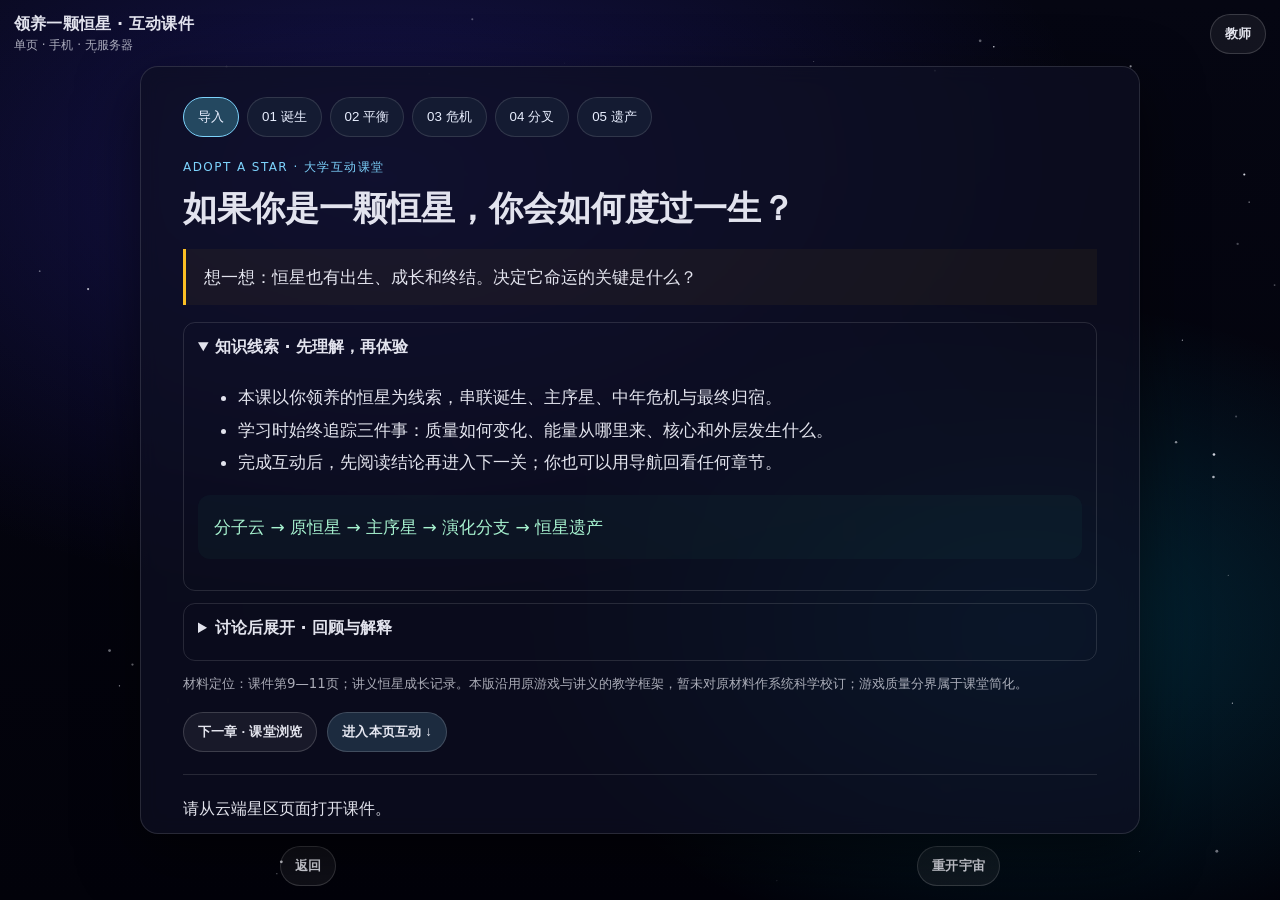
==== stellar-cloud/game/index.html @ e42df707 "Add isolated cloud classroom experiment" ====
<!doctype html>
<html lang="zh-Hans">
  <head>
    <meta charset="utf-8" />
    <meta name="viewport" content="width=device-width,initial-scale=1,viewport-fit=cover,user-scalable=no" />
    <meta name="theme-color" content="#050612" />
    <title>领养一颗恒星 · 互动课件</title>
    <link rel="stylesheet" href="style.css" />
    <link rel="stylesheet" href="course.css" />
  </head>
  <body>
    <canvas id="starfield" aria-hidden="true"></canvas>

    <main id="app" class="app" aria-live="polite">
      <header class="topbar">
        <div class="brand">
          <div class="brand__title">领养一颗恒星 · 互动课件</div>
          <div class="brand__sub" id="hudSub">单页 · 手机 · 无服务器</div>
        </div>
        <button class="btn btn--ghost" id="btnTeacher" type="button">教师</button>
      </header>

      <section class="card" id="screen"></section>

      <footer class="bottombar">
        <button class="btn btn--ghost" id="btnBack" type="button">返回</button>
        <button class="btn btn--ghost" id="btnRestart" type="button">重开宇宙</button>
      </footer>
    </main>

    <dialog class="modal" id="teacherModal">
      <form method="dialog" class="modal__inner">
        <div class="modal__head">
          <div class="modal__title">教师控制台</div>
          <button class="btn btn--ghost" value="close" type="submit">关闭</button>
        </div>
        <div class="modal__body">
          <div class="grid2">
            <div class="panel">
              <div class="panel__title">自由课堂</div>
              <div class="mono small" id="teacherCodes"></div>
              <div class="hint">使用章节导航回看知识；通关后可停留讨论。</div>
            </div>
            <div class="panel">
              <div class="panel__title">教学开关</div>
              <label class="row">
                <input id="toggleMassMode" type="checkbox" />
                <span>扩展初始质量到 30 M☉（用于演示黑洞结局）</span>
              </label>
              <div class="hint">默认符合课件设定：0.03–15 M☉；打开后更容易出现超大质量结局。</div>
            </div>
          </div>

          <div class="panel" style="margin-top: 12px">
            <div class="panel__title">班级星系（离线汇总）</div>
            <div class="hint">
              无服务器模式下，学生数据默认只在各自手机里。要生成全班星系地图：让学生把“登记码”发给你，你在这里批量导入。
            </div>
            <textarea id="importBox" class="textarea" rows="5" placeholder="粘贴一个或多个登记码（可一行一个）"></textarea>
            <div class="row" style="justify-content: flex-end; gap: 8px; margin-top: 8px">
              <button class="btn btn--ghost" id="btnRunSecretScan" type="button">运行双星检测</button>
              <button class="btn" id="btnImport" type="button">导入登记码</button>
            </div>
            <div class="hint" id="importStatus"></div>
          </div>

          <div class="panel panel--danger" style="margin-top: 12px">
            <div class="panel__title">危险操作</div>
            <div class="row" style="justify-content: flex-end; gap: 8px">
              <button class="btn btn--danger" id="btnResetAll" type="button">清空本机数据</button>
            </div>
          </div>
        </div>
      </form>
    </dialog>

    <dialog class="modal" id="detailModal">
      <form method="dialog" class="modal__inner">
        <div class="modal__head">
          <div class="modal__title">恒星信息</div>
          <button class="btn btn--ghost" value="close" type="submit">关闭</button>
        </div>
        <div class="modal__body" id="detailBody"></div>
      </form>
    </dialog>

    <script src="course.js"></script>
    <script src="game.js"></script>
  </body>
</html>
---- stellar-cloud/game/style.css ----
:root {
  --bg: #050612;
  --card: rgba(14, 16, 35, 0.72);
  --card2: rgba(8, 10, 24, 0.8);
  --text: rgba(245, 246, 255, 0.92);
  --muted: rgba(245, 246, 255, 0.68);
  --line: rgba(255, 255, 255, 0.12);
  --brand: #7dd3fc;
  --good: #34d399;
  --warn: #fbbf24;
  --bad: #fb7185;
  --shadow: 0 20px 60px rgba(0, 0, 0, 0.55);
  --radius: 18px;
}

* {
  box-sizing: border-box;
}

html,
body {
  height: 100%;
}

body {
  margin: 0;
  font-family:
    ui-sans-serif,
    system-ui,
    -apple-system,
    "Segoe UI",
    Roboto,
    "PingFang SC",
    "Hiragino Sans GB",
    "Microsoft YaHei",
    "Noto Sans CJK SC",
    Arial;
  color: var(--text);
  background: radial-gradient(1200px 700px at 30% 20%, rgba(72, 61, 255, 0.25), transparent 60%),
    radial-gradient(900px 600px at 80% 70%, rgba(0, 209, 255, 0.18), transparent 55%),
    linear-gradient(180deg, #050612, #02020a);
  overflow: hidden;
}

#starfield {
  position: fixed;
  inset: 0;
  width: 100%;
  height: 100%;
}

.app {
  position: fixed;
  inset: 0;
  display: grid;
  grid-template-rows: auto 1fr auto;
  padding: calc(env(safe-area-inset-top) + 14px) 14px calc(env(safe-area-inset-bottom) + 14px);
  gap: 12px;
  pointer-events: none;
}

.topbar,
.bottombar,
.card,
.modal__inner {
  pointer-events: auto;
}

.topbar {
  display: flex;
  align-items: center;
  justify-content: space-between;
  gap: 12px;
}

.brand__title {
  font-weight: 700;
  letter-spacing: 0.2px;
}

.brand__sub {
  margin-top: 2px;
  font-size: 12px;
  color: var(--muted);
}

.card {
  width: min(720px, 100%);
  margin: 0 auto;
  background: var(--card);
  border: 1px solid var(--line);
  border-radius: var(--radius);
  box-shadow: var(--shadow);
  padding: 16px;
  overflow: auto;
  backdrop-filter: blur(10px);
}

.bottombar {
  width: min(720px, 100%);
  margin: 0 auto;
  display: flex;
  justify-content: space-between;
  gap: 10px;
}

.btn {
  appearance: none;
  border: 1px solid rgba(255, 255, 255, 0.16);
  background: rgba(125, 211, 252, 0.16);
  color: var(--text);
  border-radius: 999px;
  padding: 10px 14px;
  font-weight: 650;
  letter-spacing: 0.2px;
  cursor: pointer;
  user-select: none;
}

.btn:active {
  transform: translateY(1px);
}

.btn--ghost {
  background: rgba(255, 255, 255, 0.06);
}

.btn--danger {
  background: rgba(251, 113, 133, 0.18);
  border-color: rgba(251, 113, 133, 0.35);
}

.btn[disabled] {
  opacity: 0.45;
  cursor: not-allowed;
}

.h1 {
  font-size: 20px;
  font-weight: 800;
  margin: 0 0 10px;
}

.p {
  margin: 0 0 10px;
  line-height: 1.65;
  color: var(--text);
}

.muted {
  color: var(--muted);
}

.hint {
  font-size: 12px;
  color: var(--muted);
  line-height: 1.5;
}

.mono {
  font-family: ui-monospace, SFMono-Regular, Menlo, Consolas, monospace;
}

.small {
  font-size: 12px;
}

.row {
  display: flex;
  align-items: center;
  gap: 10px;
}

.col {
  display: grid;
  gap: 10px;
}

.grid2 {
  display: grid;
  grid-template-columns: 1fr;
  gap: 12px;
}

@media (min-width: 720px) {
  .grid2 {
    grid-template-columns: 1fr 1fr;
  }
}

.input,
.textarea {
  width: 100%;
  border-radius: 14px;
  border: 1px solid rgba(255, 255, 255, 0.14);
  background: rgba(5, 6, 18, 0.65);
  color: var(--text);
  padding: 12px 12px;
  outline: none;
}

.input::placeholder,
.textarea::placeholder {
  color: rgba(245, 246, 255, 0.42);
}

.kbd {
  display: inline-flex;
  align-items: center;
  justify-content: center;
  padding: 2px 8px;
  border-radius: 999px;
  border: 1px solid rgba(255, 255, 255, 0.16);
  background: rgba(255, 255, 255, 0.06);
  font-size: 12px;
}

.hr {
  height: 1px;
  background: var(--line);
  margin: 12px 0;
}

.chip {
  display: inline-flex;
  align-items: center;
  gap: 6px;
  padding: 6px 10px;
  border-radius: 999px;
  border: 1px solid rgba(255, 255, 255, 0.14);
  background: rgba(255, 255, 255, 0.06);
}

.chip--good {
  border-color: rgba(52, 211, 153, 0.35);
  background: rgba(52, 211, 153, 0.12);
}

.chip--warn {
  border-color: rgba(251, 191, 36, 0.35);
  background: rgba(251, 191, 36, 0.12);
}

.chip--bad {
  border-color: rgba(251, 113, 133, 0.35);
  background: rgba(251, 113, 133, 0.12);
}

.bars {
  display: grid;
  gap: 10px;
}

.bar {
  display: grid;
  grid-template-columns: 120px 1fr 52px;
  align-items: center;
  gap: 10px;
}

.bar__label {
  font-size: 12px;
  color: var(--muted);
}

.bar__track {
  height: 10px;
  border-radius: 999px;
  background: rgba(255, 255, 255, 0.10);
  overflow: hidden;
  border: 1px solid rgba(255, 255, 255, 0.10);
}

.bar__fill {
  height: 100%;
  width: 50%;
  border-radius: 999px;
  background: linear-gradient(90deg, rgba(125, 211, 252, 0.9), rgba(52, 211, 153, 0.9));
}

.bar__value {
  text-align: right;
  font-size: 12px;
  color: var(--muted);
}

.arena {
  margin-top: 10px;
  padding: 14px;
  border-radius: 16px;
  border: 1px solid rgba(255, 255, 255, 0.12);
  background: var(--card2);
}

.arena__center {
  margin: 10px 0;
  padding: 10px 12px;
  border-radius: 14px;
  border: 1px solid rgba(255, 255, 255, 0.12);
  background: rgba(255, 255, 255, 0.06);
  display: flex;
  align-items: center;
  justify-content: space-between;
  gap: 12px;
}

.arrow {
  font-size: 12px;
  color: var(--muted);
  line-height: 1.1;
  text-align: center;
  width: 100px;
}

.core {
  flex: 1;
  text-align: center;
  font-weight: 800;
  letter-spacing: 0.6px;
}

.core__glow {
  display: inline-block;
  padding: 10px 14px;
  border-radius: 999px;
  border: 1px solid rgba(125, 211, 252, 0.28);
  background: radial-gradient(circle at 30% 30%, rgba(125, 211, 252, 0.38), rgba(5, 6, 18, 0.25));
  box-shadow:
    0 0 0 6px rgba(125, 211, 252, 0.06),
    0 0 40px rgba(125, 211, 252, 0.15);
}

.nebula {
  margin-top: 12px;
  height: 140px;
  border-radius: 16px;
  border: 1px solid rgba(255, 255, 255, 0.12);
  background: radial-gradient(circle at 50% 45%, rgba(125, 211, 252, 0.35), transparent 55%),
    radial-gradient(circle at 50% 45%, rgba(251, 191, 36, 0.18), transparent 60%),
    radial-gradient(circle at 50% 50%, rgba(52, 211, 153, 0.12), transparent 65%),
    rgba(7, 8, 18, 0.55);
  position: relative;
  overflow: hidden;
}

.nebula::before {
  content: "";
  position: absolute;
  inset: -20%;
  background: conic-gradient(from 30deg, rgba(125, 211, 252, 0.12), rgba(251, 113, 133, 0.08), rgba(52, 211, 153, 0.10), rgba(125, 211, 252, 0.12));
  filter: blur(18px);
  animation: nebulaSpin 8s linear infinite;
}

@keyframes nebulaSpin {
  from {
    transform: rotate(0deg) scale(1.05);
  }
  to {
    transform: rotate(360deg) scale(1.05);
  }
}

.explosion {
  margin-top: 12px;
  height: 140px;
  border-radius: 16px;
  border: 1px solid rgba(255, 255, 255, 0.12);
  background: radial-gradient(circle at 50% 50%, rgba(251, 191, 36, 0.30), rgba(251, 113, 133, 0.12), rgba(7, 8, 18, 0.65));
  position: relative;
  overflow: hidden;
}

.explosion::before {
  content: "";
  position: absolute;
  inset: 0;
  background: radial-gradient(circle at 50% 50%, rgba(255, 255, 255, 0.35), transparent 55%);
  animation: boom 0.9s ease-in-out infinite alternate;
  opacity: 0.45;
}

.onionWrap {
  margin-top: 10px;
  display: grid;
  gap: 12px;
}

.onion {
  width: min(280px, 78vw);
  height: min(280px, 78vw);
  margin: 0 auto;
  position: relative;
  border-radius: 999px;
}

.onion__layer {
  --step: 34px;
  position: absolute;
  inset: 0;
  margin: auto;
  width: calc(100% - (var(--i) * var(--step)));
  height: calc(100% - (var(--i) * var(--step)));
  border-radius: 999px;
  border: 1px solid rgba(255, 255, 255, 0.12);
  background:
    radial-gradient(circle at 30% 30%, rgba(125, 211, 252, 0.16), transparent 55%),
    radial-gradient(circle at 70% 70%, rgba(52, 211, 153, 0.10), transparent 55%),
    rgba(255, 255, 255, 0.03);
  display: block;
  font-weight: 900;
  letter-spacing: 0.6px;
  font-size: 14px;
  color: rgba(245, 246, 255, 0.9);
  text-shadow: 0 1px 8px rgba(0, 0, 0, 0.55);
  user-select: none;
}

.onion__label {
  position: absolute;
  top: 6px;
  left: 50%;
  transform: translateX(-50%);
  padding: 2px 8px;
  border-radius: 999px;
  background: rgba(5, 6, 18, 0.55);
  border: 1px solid rgba(255, 255, 255, 0.14);
  line-height: 1.1;
}

.onion__layer.is-active {
  border-color: rgba(251, 191, 36, 0.35);
  box-shadow:
    0 0 0 4px rgba(251, 191, 36, 0.10),
    0 0 30px rgba(251, 191, 36, 0.10);
}

.onion__layer.is-filled {
  border-color: rgba(52, 211, 153, 0.30);
  background:
    radial-gradient(circle at 30% 30%, rgba(52, 211, 153, 0.18), transparent 55%),
    radial-gradient(circle at 70% 70%, rgba(125, 211, 252, 0.10), transparent 55%),
    rgba(52, 211, 153, 0.06);
  color: rgba(245, 246, 255, 0.92);
}

.onion__layer.is-core {
  font-size: 18px;
  background:
    radial-gradient(circle at 50% 45%, rgba(251, 113, 133, 0.20), transparent 60%),
    radial-gradient(circle at 50% 55%, rgba(251, 191, 36, 0.12), transparent 60%),
    rgba(251, 113, 133, 0.06);
}

.onion__layer.is-core .onion__label {
  top: 50%;
  transform: translate(-50%, -50%);
  background: rgba(251, 113, 133, 0.2);
  border-color: rgba(251, 113, 133, 0.35);
  font-size: 18px;
}

@keyframes boom {
  from {
    transform: scale(0.92);
  }
  to {
    transform: scale(1.06);
  }
}

.panel {
  padding: 12px;
  border-radius: 16px;
  border: 1px solid rgba(255, 255, 255, 0.12);
  background: rgba(255, 255, 255, 0.06);
}

.panel--danger {
  border-color: rgba(251, 113, 133, 0.28);
  background: rgba(251, 113, 133, 0.06);
}

.panel__title {
  font-weight: 800;
  margin-bottom: 6px;
}

.dragPool,
.dragSlots {
  display: grid;
  gap: 8px;
  padding: 10px;
  border-radius: 16px;
  border: 1px solid rgba(255, 255, 255, 0.12);
  background: rgba(255, 255, 255, 0.04);
  min-height: 120px;
}

.dragCard {
  padding: 10px 12px;
  border-radius: 14px;
  border: 1px solid rgba(255, 255, 255, 0.16);
  background: rgba(125, 211, 252, 0.12);
  font-size: 13px;
  line-height: 1.5;
  cursor: pointer;
  user-select: none;
  -webkit-user-select: none;
}

.dragSlot {
  display: grid;
  gap: 6px;
  padding: 8px;
  border-radius: 14px;
  border: 1px dashed rgba(255, 255, 255, 0.18);
  background: rgba(0, 0, 0, 0.12);
}

.dragSlot__index {
  font-size: 11px;
  color: var(--muted);
}

.dragSlot__body {
  min-height: 54px;
}

.dragPlaceholder {
  font-size: 12px;
  color: rgba(245, 246, 255, 0.45);
}

.dragError {
  margin-top: 6px;
  font-size: 12px;
  color: rgba(251, 113, 133, 0.95);
}

.modal {
  width: min(760px, calc(100% - 20px));
  border: 1px solid rgba(255, 255, 255, 0.14);
  border-radius: 18px;
  background: rgba(10, 12, 26, 0.92);
  color: var(--text);
  box-shadow: var(--shadow);
  padding: 0;
}

.modal::backdrop {
  background: rgba(0, 0, 0, 0.62);
  backdrop-filter: blur(2px);
}

.modal__inner {
  margin: 0;
  padding: 0;
  border: 0;
}

.modal__head {
  display: flex;
  align-items: center;
  justify-content: space-between;
  gap: 10px;
  padding: 14px 14px 8px;
  border-bottom: 1px solid rgba(255, 255, 255, 0.10);
}

.modal__title {
  font-weight: 900;
}

.modal__body {
  padding: 14px;
}

.galaxy {
  margin-top: 10px;
  display: grid;
  gap: 10px;
}

.galaxy__grid {
  display: grid;
  gap: 8px;
  padding: 12px;
  border-radius: 16px;
  border: 1px solid rgba(255, 255, 255, 0.12);
  background: rgba(255, 255, 255, 0.05);
}

.starBtn {
  height: 40px;
  border-radius: 14px;
  border: 1px solid rgba(255, 255, 255, 0.12);
  background: rgba(255, 255, 255, 0.06);
  color: var(--text);
  font-weight: 800;
  cursor: pointer;
  display: flex;
  align-items: center;
  justify-content: center;
}

.starBtn--binary {
  border-color: rgba(251, 191, 36, 0.35);
  background: rgba(251, 191, 36, 0.12);
}

.toast {
  margin-top: 10px;
  padding: 10px 12px;
  border-radius: 16px;
  border: 1px dashed rgba(255, 255, 255, 0.18);
  background: rgba(0, 0, 0, 0.15);
}
---- stellar-cloud/game/course.css ----
.course { margin-bottom: 24px; padding-bottom: 22px; border-bottom: 1px solid var(--line); }
.course nav { display: flex; flex-wrap: wrap; gap: 8px; margin-bottom: 22px; }
.course nav button { border: 1px solid var(--line); border-radius: 20px; background: #141b32; color: #e9efff; padding: 10px 14px; cursor: pointer; }
.course nav button[aria-current="step"] { background: #244860; border-color: #7dd3fc; }
.course .eyebrow { color: #7dd3fc; letter-spacing: .12em; font-size: 12px; }
.course h2 { font-size: clamp(23px, 3vw, 34px); margin: 10px 0; }
.course p, .course li { line-height: 1.9; font-size: 17px; }
.course .question { border-left: 3px solid #fbbf24; padding: 12px 18px; background: #fbbf240c; }
.course details { border: 1px solid var(--line); padding: 14px; border-radius: 12px; margin-top: 12px; }
.course summary { cursor: pointer; font-weight: 650; min-height: 28px; }
.course .flow { color: #a7f3d0; padding: 16px; background: #34d3990b; border-radius: 12px; }
.course footer { display: flex; flex-wrap: wrap; gap: 10px; margin-top: 16px; }
.course small { display: block; color: var(--muted); line-height: 1.7; margin-top: 12px; }
.card { width: min(1000px, 100%); }
.course--aftermath { flex-basis: 100%; width: 100%; margin-top: 24px; padding: 22px 0; border-top: 1px solid var(--line); }
@media (min-width: 900px) { .card { padding: 30px 42px; } }
@media (prefers-reduced-motion: reduce) { *, *::before, *::after { animation: none !important; } }
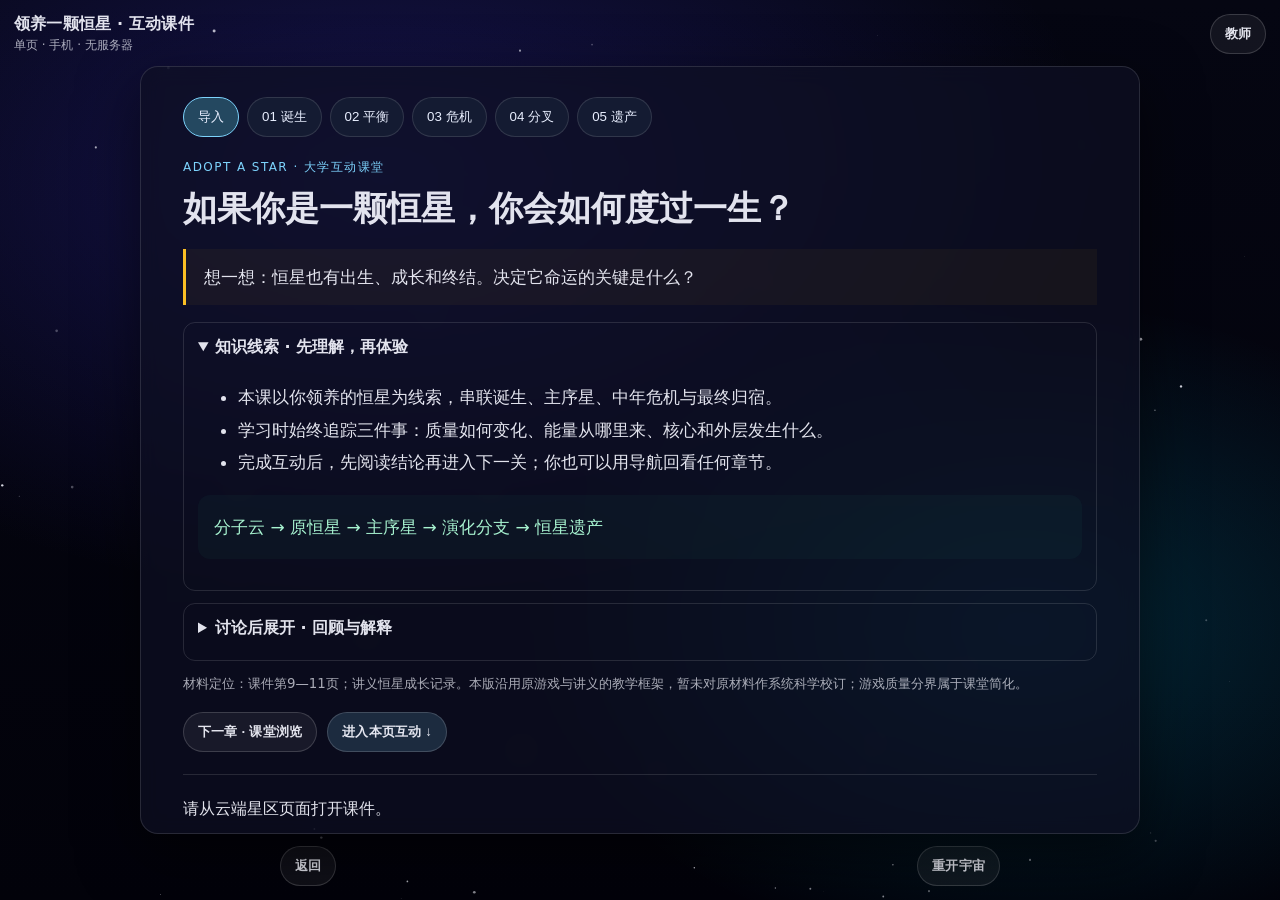
==== commit e25aa937: "Improve mobile course focus and game readability" ====
--- a/stellar-cloud/game/index.html
+++ b/stellar-cloud/game/index.html
@@ -2,7 +2,7 @@
 <html lang="zh-Hans">
   <head>
     <meta charset="utf-8" />
-    <meta name="viewport" content="width=device-width,initial-scale=1,viewport-fit=cover,user-scalable=no" />
+    <meta name="viewport" content="width=device-width,initial-scale=1,viewport-fit=cover" />
     <meta name="theme-color" content="#050612" />
     <title>领养一颗恒星 · 互动课件</title>
     <link rel="stylesheet" href="style.css" />
--- a/stellar-cloud/game/course.css
+++ b/stellar-cloud/game/course.css
@@ -15,3 +15,40 @@
 .course--aftermath { flex-basis: 100%; width: 100%; margin-top: 24px; padding: 22px 0; border-top: 1px solid var(--line); }
 @media (min-width: 900px) { .card { padding: 30px 42px; } }
 @media (prefers-reduced-motion: reduce) { *, *::before, *::after { animation: none !important; } }
+.app { min-height: 0; }
+.card { min-height: 0; overflow-anchor: none; }
+.balance-arena, .balance-arena * {
+  -webkit-user-select: none;
+  user-select: none;
+  -webkit-touch-callout: none;
+}
+.balance-arena .bar { grid-template-columns: 140px minmax(0, 1fr) 56px; }
+.balance-arena .bar__label, .balance-arena .bar__value { font-size: 19px; font-weight: 700; color: var(--text); }
+.balance-arena .bar__track { height: 24px; }
+.balance-arena .bars { gap: 16px; }
+.balance-arena .hint, .balance-arena .arrow, .balance-arena .core__glow { font-size: 18px; }
+.balance-arena #btnHold, .balance-arena #btnStart { width: 100%; min-height: 66px; font-size: 22px; font-weight: 700; }
+.balance-arena #btnHold { touch-action: none; }
+.balance-arena .row { flex-wrap: wrap; gap: 8px; }
+@media (max-width: 600px) {
+  .app { padding: 6px; gap: 6px; }
+  .card { padding: 14px 10px; border-radius: 12px; }
+  .course nav { gap: 6px; margin-bottom: 16px; }
+  .course nav button { flex: 1 0 28%; padding: 10px 6px; }
+  .course p, .course li { font-size: 17px; line-height: 1.8; }
+  .course ul { padding-left: 22px; }
+  .course details { padding: 10px; }
+  .balance-arena .bar { grid-template-columns: minmax(0, 1fr) 52px; gap: 6px; }
+  .balance-arena .bar__label { grid-column: 1; grid-row: 1; }
+  .balance-arena .bar__value { grid-column: 2; grid-row: 1; }
+  .balance-arena .bar__track { grid-column: 1 / -1; grid-row: 2; }
+  .balance-arena .arena__center { gap: 8px; }
+}
+.crisis-game { color: #fff; font-size: 18px; }
+.crisis-game .h1 { color: #fff; font-size: 22px; }
+.crisis-game .p, .crisis-game .panel__title { color: #fff; }
+.crisis-game .dragCard { color: #fff; font-size: 15px; }
+.crisis-game .dragSlot__index { color: #fff; font-size: 13px; }
+.crisis-game .hint, .crisis-game .dragPlaceholder { color: #fff; font-size: 14px; }
+.crisis-game .dragError { font-size: 14px; }
+.crisis-game .btn { color: #fff; font-size: 15.3333px; }
